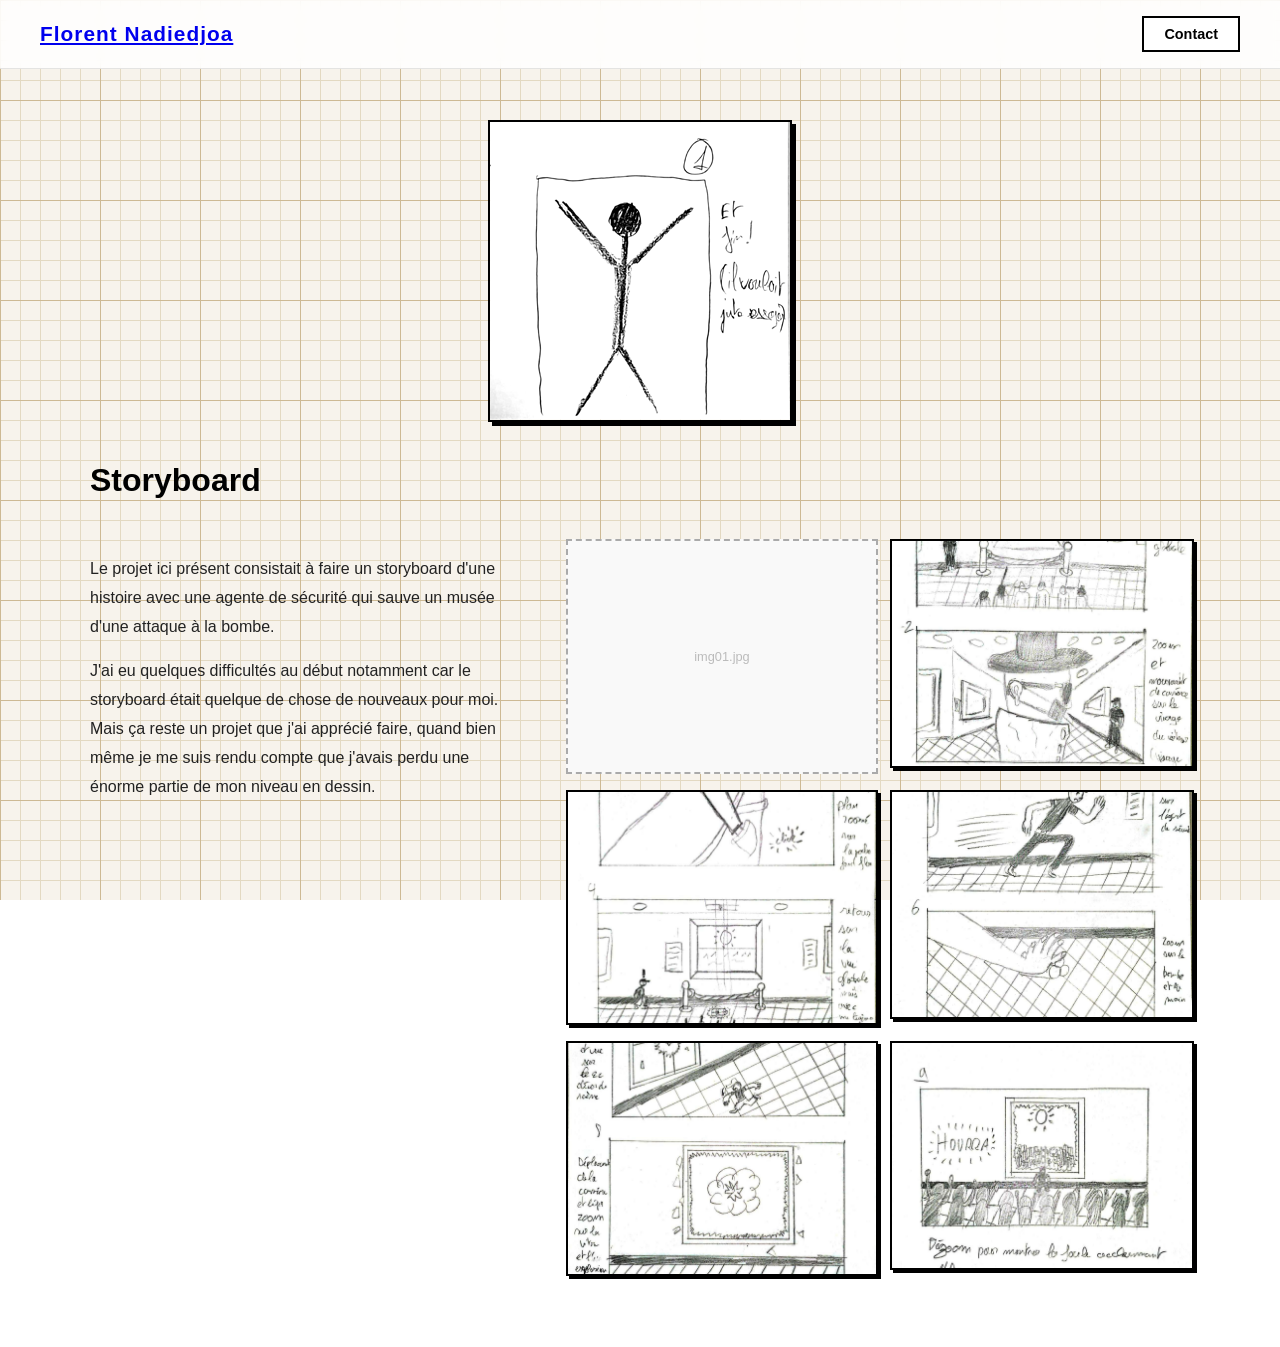
==== projet3.html @ 61b0bc1a "Add files via upload" ====
<!DOCTYPE html>
<html lang="fr">
<head>
  <meta charset="UTF-8">
  <title>Projet 3 – Storyboard</title>
  <link rel="stylesheet" href="style.css">
  <script src="animation_soleil.js" defer></script>
  <style>
    .projet-page {
      max-width: 1100px;
      margin: 0 auto;
      padding: 120px 40px 80px 40px;
    }

    /* Image hero */
    .hero-image {
      width: 300px;
      max-height: 400px;
      object-fit: cover;
      border: 2px solid black;
      box-shadow: 4px 4px 0px black;
      margin: 0 auto 40px auto;
      display: block;
    }

    .hero-image-placeholder {
      width: 100%;
      height: 300px;
      border: 2px dashed #aaa;
      background: #f9f9f9;
      display: flex;
      align-items: center;
      justify-content: center;
      color: #aaa;
      font-size: 1rem;
      margin-bottom: 40px;
    }

    .projet-page h1 {
      font-size: 2rem;
      margin-bottom: 40px;
      text-align: left;
    }

    .projet-layout {
      display: grid;
      grid-template-columns: 1fr 1.5fr;
      gap: 60px;
      align-items: start;
    }

    .projet-texte p {
      font-size: 1rem;
      line-height: 1.8;
      color: #222;
    }

    .projet-galerie {
      display: grid;
      grid-template-columns: repeat(2, 1fr);
      gap: 16px;
    }

    .projet-galerie img {
      width: 100%;
      aspect-ratio: 4/3;
      object-fit: cover;
      border: 2px solid black;
      box-shadow: 3px 3px 0px black;
      display: block;
      transition: transform 0.2s ease, box-shadow 0.2s ease;
      cursor: pointer;
    }

    .projet-galerie img:hover {
      transform: translate(-2px, -2px);
      box-shadow: 5px 5px 0px black;
    }

    .img-placeholder {
      width: 100%;
      aspect-ratio: 4/3;
      border: 2px dashed #aaa;
      background: #f9f9f9;
      display: flex;
      align-items: center;
      justify-content: center;
      color: #bbb;
      font-size: 0.8rem;
    }

    .lightbox {
      display: none;
      position: fixed;
      inset: 0;
      background: rgba(0,0,0,0.85);
      z-index: 1000;
      align-items: center;
      justify-content: center;
    }
    .lightbox.active { display: flex; }
    .lightbox img {
      max-width: 90%;
      max-height: 90vh;
      border: 3px solid white;
    }
    .lightbox-close {
      position: absolute;
      top: 20px;
      right: 30px;
      color: white;
      font-size: 2rem;
      cursor: pointer;
    }

    @media (max-width: 768px) {
      .projet-layout { grid-template-columns: 1fr; }
      .projet-galerie { grid-template-columns: repeat(2, 1fr); }
    }
  </style>
</head>
<body class="page-portfolio">

  <header class="site-header">
    <a href="portfolio.html" class="header-name">Florent Nadiedjoa</a>
    <a href="contact.html" class="header-contact">Contact</a>
  </header>

  <main class="projet-page">

    <img class="hero-image" src="projet3/storyboard_guy.png" alt="Image principale du projet"
      onerror="this.style.display='none'; this.nextElementSibling.style.display='flex';">
    <div class="hero-image-placeholder" style="display:none;">Image principale</div>

    <h1>Storyboard</h1>

    <div class="projet-layout">

      <div class="projet-texte">
        <p>
          Le projet ici présent consistait à faire un storyboard d'une histoire avec une agente de sécurité qui sauve un musée d'une attaque à la bombe.
        </p>
        <p>
          J'ai eu quelques difficultés au début notamment car le storyboard était quelque de chose de nouveaux pour moi. Mais ça reste un projet que j'ai apprécié faire, quand bien même je me suis rendu compte que j'avais perdu une énorme partie de mon niveau en dessin.
        </p>
      </div>

      <div class="projet-galerie">
        <img src="projet3/page1.png" alt="Page 1" onclick="openLightbox(this.src)" onerror="this.outerHTML='<div class=\'img-placeholder\'>img01.jpg</div>'">
        <img src="projet3/page2.jpg" alt="Page 2" onclick="openLightbox(this.src)" onerror="this.outerHTML='<div class=\'img-placeholder\'>img02.jpg</div>'">
        <img src="projet3/page3.jpg" alt="Page 3" onclick="openLightbox(this.src)" onerror="this.outerHTML='<div class=\'img-placeholder\'>img03.jpg</div>'">
        <img src="projet3/page4.jpg" alt="Page 4" onclick="openLightbox(this.src)" onerror="this.outerHTML='<div class=\'img-placeholder\'>img04.jpg</div>'">
        <img src="projet3/page5.jpg" alt="Page 5" onclick="openLightbox(this.src)" onerror="this.outerHTML='<div class=\'img-placeholder\'>img05.jpg</div>'">
        <img src="projet3/page6.jpg" alt="Page 6" onclick="openLightbox(this.src)" onerror="this.outerHTML='<div class=\'img-placeholder\'>img06.jpg</div>'">
      </div>

    </div>
  </main>

  <div class="lightbox" id="lightbox" onclick="closeLightbox()">
    <span class="lightbox-close">✕</span>
    <img id="lightbox-img" src="" alt="Image agrandie">
  </div>

  <script>
    function openLightbox(src) {
      document.getElementById('lightbox-img').src = src;
      document.getElementById('lightbox').classList.add('active');
    }
    function closeLightbox() {
      document.getElementById('lightbox').classList.remove('active');
    }
    document.addEventListener('keydown', (e) => {
      if (e.key === 'Escape') closeLightbox();
    });
  </script>

</body>
</html>
---- style.css ----
body {
    margin: 0;
    font-family: Arial, sans-serif;
    background: white;
  }
  
  /* Conteneur de la scène */
  #scene-container {
    position: relative;
    width: 900px;
    margin: 40px auto;
  }
  
  
  
  #portfolio-btn {
    position: absolute;
    top: 430px;
    left: 365px;
    padding: 12px 24px;
    border: 3px solid black;
    background: white;
    cursor: pointer;
    font-weight: bold;
  
    opacity: 0;
    pointer-events: none;
    transition: opacity 0.5s ease;
  }
  
  #portfolio-btn.show {
    opacity: 1;
    pointer-events: auto;
  }
  
  
/* Transition plein écran */
#transition {
    position: fixed;
    top: 0;
    left: 0;
    width: 100%;
    height: 100%;
    background: white; /* ou noir, ou couleur dessin */
    z-index: 9999;
  
    opacity: 0;
    pointer-events: none;
    transition: opacity 0.8s ease;
  }
  
  /* Quand la transition est active */
  #transition.active {
    opacity: 1;
  }

  /* HEADER */
  .site-header {
    position: fixed;
    top: 0;
    left: 0;
    width: 100%;
    display: flex;
    justify-content: space-between;
    align-items: center;
    padding: 16px 40px;
    background: rgba(255, 255, 255, 0.85);
    backdrop-filter: blur(6px);
    border-bottom: 1px solid rgba(0, 0, 0, 0.1);
    z-index: 100;
    box-sizing: border-box;
  }
  
  .header-name {
    font-size: 1.3rem;
    font-weight: bold;
    letter-spacing: 0.05em;
  }
  
  .header-contact {
    padding: 8px 20px;
    border: 2px solid black;
    background: white;
    color: black;
    text-decoration: none;
    font-weight: bold;
    font-size: 0.9rem;
    transition: background 0.2s ease, color 0.2s ease;
  }
  
  .header-contact:hover {
    background: black;
    color: white;
  }

  /* ===== PORTFOLIO ===== */
  .page-portfolio::before {
    content: "";
    position: fixed;
    inset: 0;
    z-index: -1;
  
    background-color: #f5f0e8; /* fond crème */
    background-image:
      /* grandes lignes */
      linear-gradient(to bottom, #c1a87a 1px, transparent 1px),
      linear-gradient(to right, #c1a87a 1px, transparent 1px),
      /* petites lignes */
      linear-gradient(to bottom, #ddd0b3 1px, transparent 1px),
      linear-gradient(to right, #ddd0b3 1px, transparent 1px);
    background-size:
      100px 100px,
      100px 100px,
      20px 20px,
      20px 20px;
    opacity: 0.8;
  }

.portfolio {
  max-width: 1000px;
  margin: 60px auto;
  padding: 20px;
}

.portfolio h1 {
  text-align: center;
  margin-bottom: 50px;
}

.projects-grid {
  display: flex;
  flex-wrap: wrap;
  justify-content: center; /* centre tous les éléments */
  gap: 40px;
  max-width: 1000px;
  margin: 0 auto;
}

.project {
  position: relative;
  text-align: center;
  width: 300px; /* largeur fixe pour que flex puisse calculer les lignes */
}

.project canvas {
  width: 100%;
  height: auto;
  display: block;
  margin-bottom: 15px;
}

#titleCanvas {
  display: block;
  margin: 0 auto 50px auto;
}

@media (max-width: 900px) {
  .projects-grid {
    grid-template-columns: repeat(2, 1fr);
  }
}

@media (max-width: 500px) {
  .projects-grid {
    grid-template-columns: 1fr;
  }
}

/* animation au-dessus du canvas */
.project .anim-frame {
  position: absolute;

  /* position RELATIVE AU PROJET */
  top: -40px;
  left: -60px;

  width: 420px;
  height: auto;

  z-index: 2;
  pointer-events: none;
}

@media (max-width: 900px) {
  .projects-grid {
    grid-template-columns: repeat(2, 1fr);
  }
}

@media (max-width: 500px) {
  .projects-grid {
    grid-template-columns: 1fr;
  }
}

/* ===== Animation bas portfolio ===== */

.portfolio-animation {
  margin-top: 80px;
  display: flex;
  justify-content: center;
}

#portfolioCanvas {
  border: 0px solid black;
}

/* Projet cliquable */
.clickable-project {
  cursor: pointer;
}

.project-canvas {
  width: 100%;
  height: auto;
  
  margin-bottom: 15px;
}

.animation-wrapper {
  position: relative;
  width: 300px;
  height: 200px;
  cursor: pointer;
}
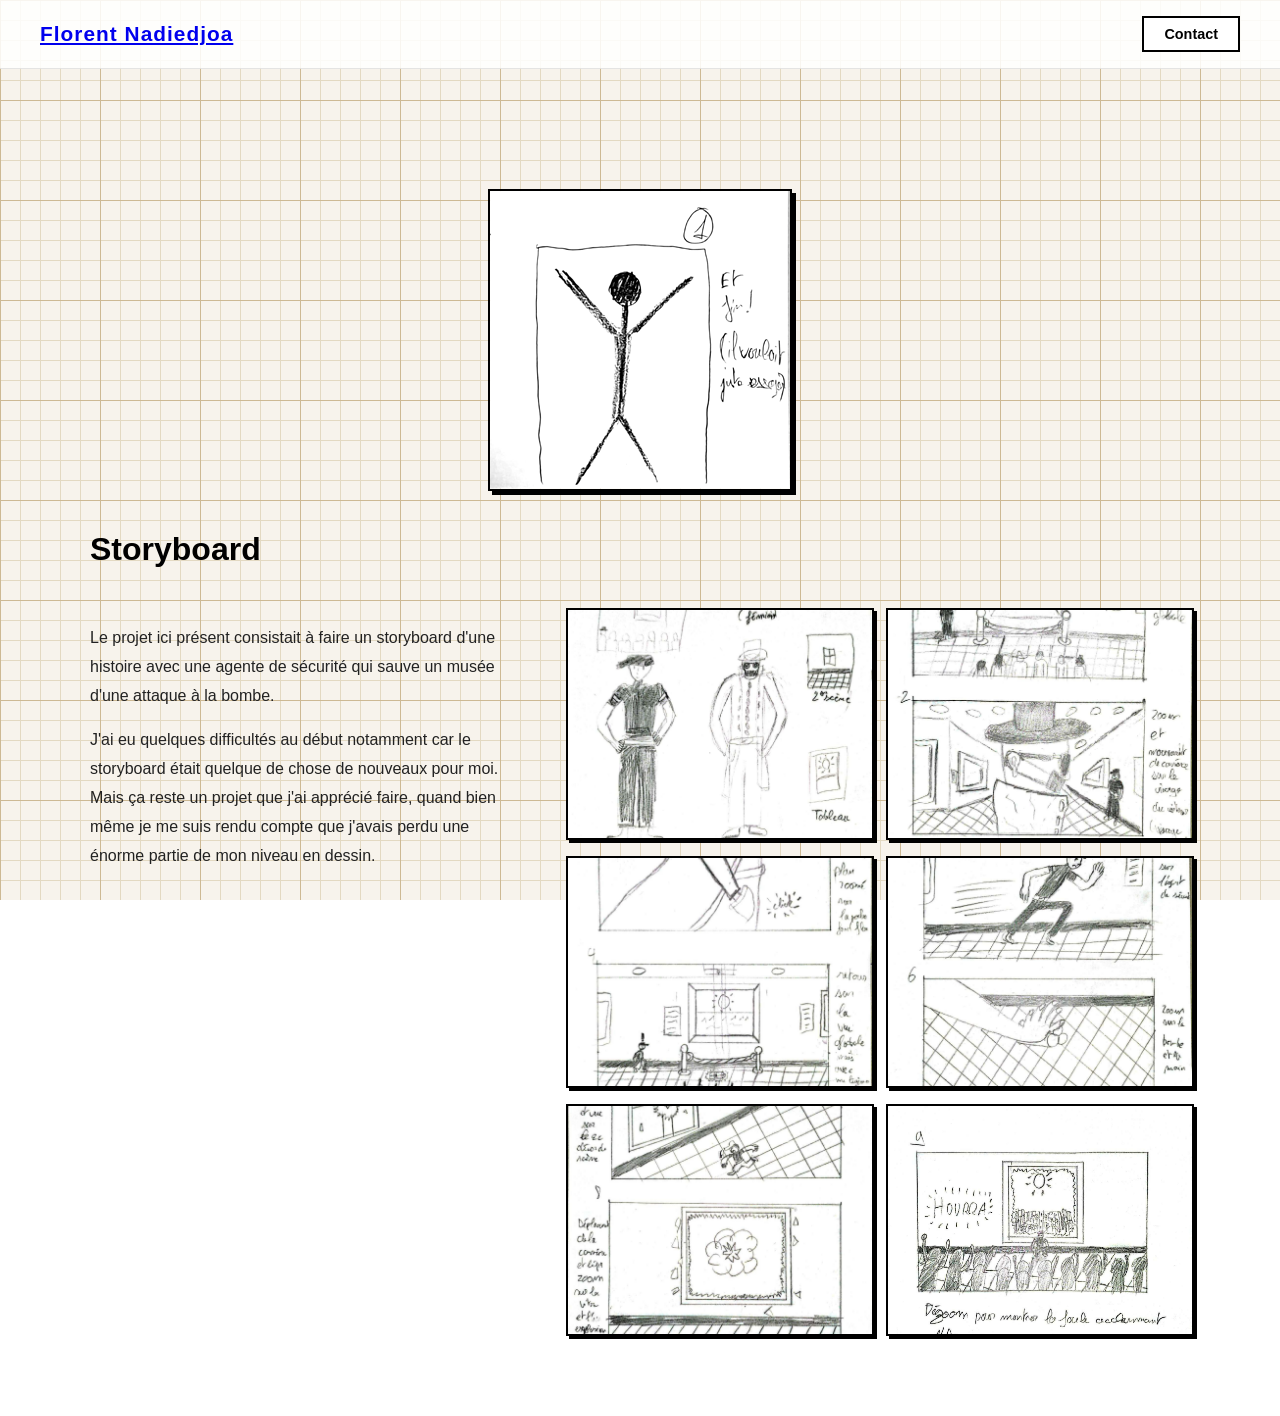
==== commit 2ce4fbd8: "projet3.html" ====
--- a/projet3.html
+++ b/projet3.html
@@ -146,7 +146,7 @@
       </div>
 
       <div class="projet-galerie">
-        <img src="projet3/page1.png" alt="Page 1" onclick="openLightbox(this.src)" onerror="this.outerHTML='<div class=\'img-placeholder\'>img01.jpg</div>'">
+        <img src="projet3/page1.jpg" alt="Page 1" onclick="openLightbox(this.src)" onerror="this.outerHTML='<div class=\'img-placeholder\'>img01.jpg</div>'">
         <img src="projet3/page2.jpg" alt="Page 2" onclick="openLightbox(this.src)" onerror="this.outerHTML='<div class=\'img-placeholder\'>img02.jpg</div>'">
         <img src="projet3/page3.jpg" alt="Page 3" onclick="openLightbox(this.src)" onerror="this.outerHTML='<div class=\'img-placeholder\'>img03.jpg</div>'">
         <img src="projet3/page4.jpg" alt="Page 4" onclick="openLightbox(this.src)" onerror="this.outerHTML='<div class=\'img-placeholder\'>img04.jpg</div>'">
@@ -176,4 +176,5 @@
   </script>
 
 </body>
-</html>+
+</html>
--- a/style.css
+++ b/style.css
@@ -56,20 +56,16 @@
 
   /* HEADER */
   .site-header {
-    position: fixed;
-    top: 0;
-    left: 0;
-    width: 100%;
-    display: flex;
-    justify-content: space-between;
-    align-items: center;
-    padding: 16px 40px;
-    background: rgba(255, 255, 255, 0.85);
-    backdrop-filter: blur(6px);
-    border-bottom: 1px solid rgba(0, 0, 0, 0.1);
-    z-index: 100;
-    box-sizing: border-box;
-  }
+  /* plus de position: fixed ni de top: 0 */
+  width: 100%;
+  display: flex;
+  justify-content: space-between;
+  align-items: center;
+  padding: 16px 40px;
+  background: rgba(255, 255, 255, 0.85);
+  border-bottom: 1px solid rgba(0, 0, 0, 0.1);
+  box-sizing: border-box;
+}
   
   .header-name {
     font-size: 1.3rem;
@@ -224,3 +220,5 @@
   cursor: pointer;
 }
 
+
+
